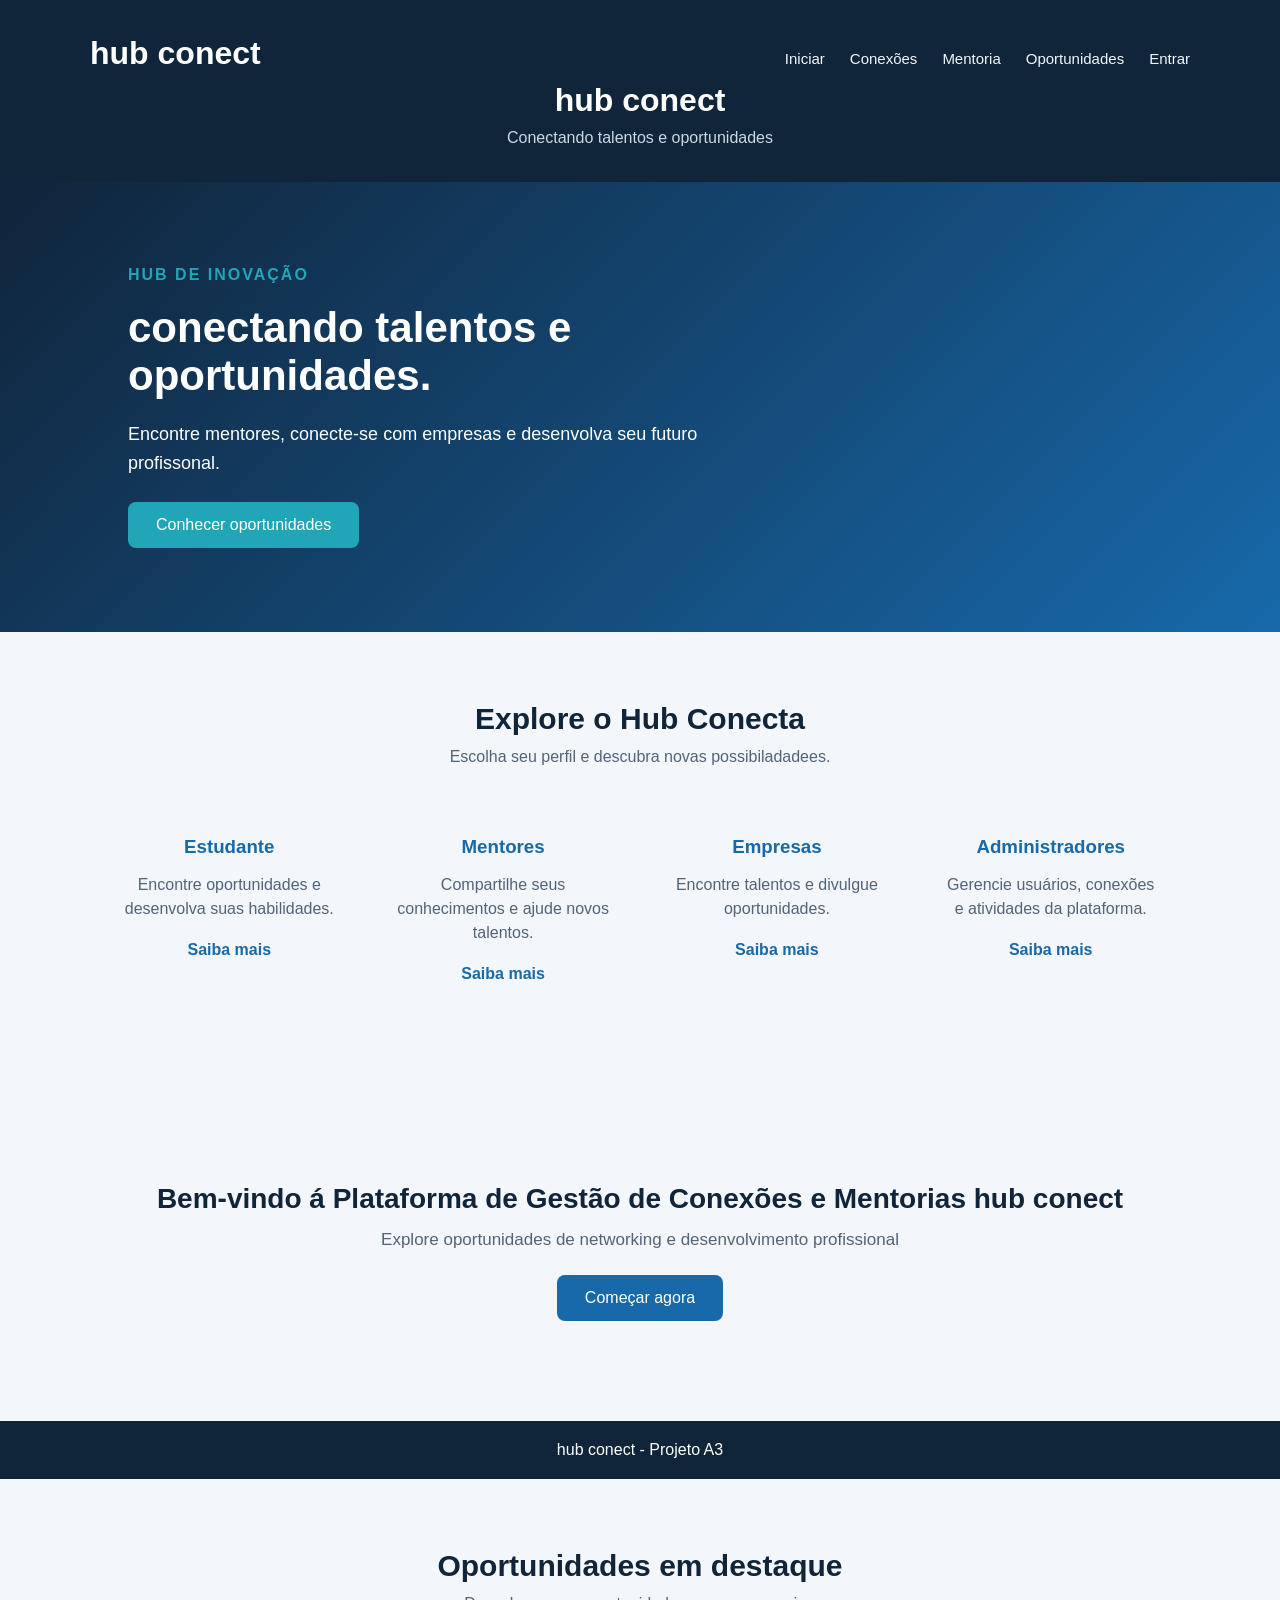
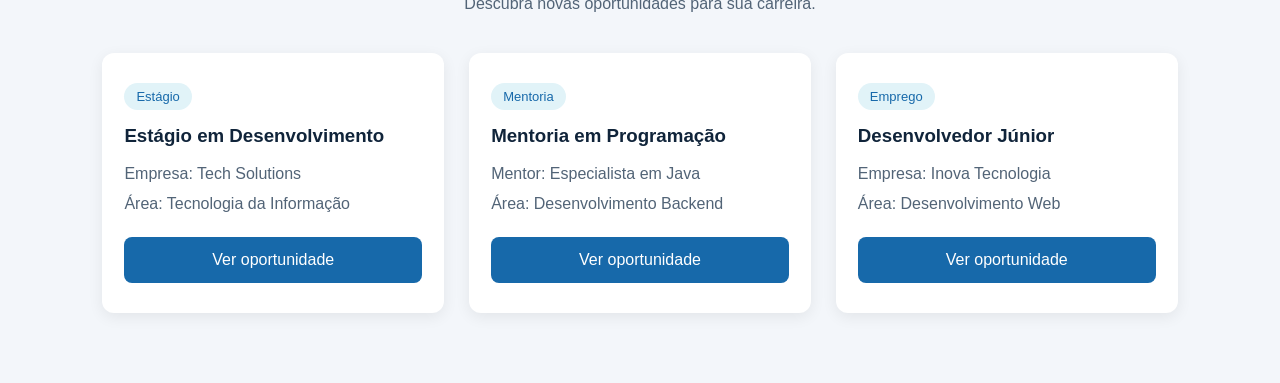
==== frontend/index.html @ 3c2fec5f "feat: renomeação da pasta frontend" ====
<!DOCTYPE html>
<html lang="en">
<head>
    <meta charset="UTF-8">
    <meta name="viewport" content="width=device-width, initial-scale=1.0">
    <title>Plataforma de Gestão de Conexões e Mentorias do Hub (Matchmaking Acadêmico-Empresarial)</title>
    <link rel="stylesheet" href="style.css">
</head>
<body>
    <header>
        <nav class="menu">
            <h1>hub conect</h1>
            <ul>
                <li><a href="#">Iniciar</a></li>
                <li><a href="#">Conexões</a></li>
                <li><a href="#">Mentoria</a></li>
                <li><a href="#">Oportunidades</a></li>
                <a href="login.html">Entrar</a>
            </ul>
        </nav>
        <h1>hub conect</h1>
        <p>Conectando talentos e oportunidades</p>
    
    </header>
    <section class="inicio">
        <div class="inicio-conteudo">
            <span> HUB DE INOVAÇÃO</span>

            <h2>conectando talentos e oportunidades.</h2>

            <p>
                Encontre mentores, conecte-se com empresas
                e desenvolva seu futuro profissonal.

            </p>

            <button>Conhecer oportunidades</button>
            



        </div>




    </section>

    <section class="perfis">
        <h2>Explore o Hub Conecta</h2>
        <p class="subtitulo">
            Escolha seu perfil e descubra novas possibiladadees.
        </p>
        <div class="perfis-container">
            
            <div class="perfil-card">
                <h3>Estudante</h3>
                <p>Encontre oportunidades e desenvolva suas habilidades.
                </p>
                <a href="#">Saiba mais</a>
            </div>
            <div class="perfil-card">
                <h3>Mentores</h3>
                <p>Compartilhe seus conhecimentos e ajude novos talentos.</p>
                <a href="#">Saiba mais</a>
            </div>
            <div class="perfil-card">
                <h3>Empresas</h3>
                <p>Encontre talentos e divulgue oportunidades.</p>
                <a href="#">Saiba mais</a>
            </div>
            <div class="perfil-card">
                <h3>Administradores</h3>
                <p>Gerencie usuários, conexões e atividades da plataforma.</p>
                <a href="#">Saiba mais</a>
            </div>

        </div>
    </section>
    
    <main>

        <h2>Bem-vindo á Plataforma de Gestão de Conexões e Mentorias hub conect</h2>
        <p>Explore oportunidades de networking e desenvolvimento profissional</p>

        <button>Começar agora</button>

    </main>

    <footer>
        <p> hub conect - Projeto A3</p>
    </footer>

    
    
    
    
    
    
    
    <section class="oportunidades" id="oportunidades">
        <h2>Oportunidades em destaque</h2>
        <p class="subtitulo">
            Descubra novas oportunidades para sua carreira.
        </p>
        <div class="oportunidades-container" id="listaOportunidades">

            <div class="oportunidade-card">
                <span class="categoria">Estágio</span>
                    <h3>Estágio em Desenvolvimento</h3>
                    <p>Empresa: Tech Solutions</p>
                    <p>Área: Tecnologia da Informação</p>
                <button type="button">Ver oportunidade</button>
            </div>

            <div class="oportunidade-card">
                <span class="categoria">Mentoria</span>
                    <h3>Mentoria em Programação</h3>
                    <p>Mentor: Especialista em Java</p>
                    <p>Área: Desenvolvimento Backend</p>
                <button type="button">Ver oportunidade</button>
            </div>

            <div class="oportunidade-card">
                <span class="categoria">Emprego</span>
                    <h3>Desenvolvedor Júnior</h3>
                    <p>Empresa: Inova Tecnologia</p>
                    <p>Área: Desenvolvimento Web</p>
                <button type="button">Ver oportunidade</button>
            </div>

        </div>

    </section>

    <script src="app.js"></script>
    
    </body>
    </html>
---- frontend/style.css ----
/* Configurações gerais da página */
* {
    margin: 0;
    padding: 0;
    box-sizing: border-box;
}

body {
    font-family: Arial, sans-serif;
    background-color: #f3f6fa;
    color: #10243a;
}

/* Cabeçalho */
header {
    background-color: #10243a;
    color: white;
    text-align: center;
    padding: 35px 20px;
}

header h1 {
    font-size: 32px;
    margin-bottom: 10px;
}

header p {
    color: #cbd8e6;
    font-size: 16px;
}

/* Conteúdo principal */
main {
    max-width: 1100px;
    margin: 60px auto;
    padding: 40px 20px;
    text-align: center;
}

main h2 {
    font-size: 28px;
    margin-bottom: 15px;
}

main p {
    color: #526477;
    font-size: 17px;
    margin-bottom: 25px;
}

/* Botão */
button {
    background-color: #1769aa;
    color: white;
    border: none;
    padding: 14px 28px;
    border-radius: 8px;
    font-size: 16px;
    cursor: pointer;
}

button:hover {
    background-color: #21a6b7;
}

/* Rodapé */
footer {
    background-color: #10243a;
    color: white;
    text-align: center;
    padding: 20px;
}

/* Menu de navegação */
.menu {
    display: flex;
    justify-content: space-between;
    align-items: center;
    max-width: 1100px;
    margin: auto;
}

.menu ul {
    display: flex;
    list-style: none;
    gap: 25px;
}

.menu a {
    color: #f3f6fa;
    text-decoration: none;
    font-size: 15px;
}

.menu a:hover {
    color: #21a6b7;
}

/* Apresentação inicial */
.inicio {
    min-height: 450px;
    display: flex;
    align-items: center;
    padding: 60px 10%;
    background: linear-gradient(135deg, #10243a, #1769aa);
    color: white;
}

.inicio-conteudo {
    max-width: 650px;
}

.inicio-conteudo span {
    color: #21a6b7;
    font-weight: bold;
    letter-spacing: 2px;
}

.inicio-conteudo h2 {
    font-size: 42px;
    margin: 20px 0;
}

.inicio-conteudo p {
    font-size: 18px;
    line-height: 1.6;
    margin-bottom: 25px;
}

.inicio-conteudo button {
    background-color: #21a6b7;
}

/* Área dos perfis */
.perfis {
    padding: 70px 8%;
    text-align: center;
}

.perfis h2 {
    font-size: 30px;
    margin-bottom: 12px;
}

.subtitulo {
    color: #526477;
    margin-bottom: 40px;
}

.perfis-container {
    display: grid;
    grid-template-columns: repeat(4, 1fr);
    gap: 20px;
}

.perfil-card {
    background-color: #f3f6fa;
    padding: 30px 20px;
    border-radius: 12px;
    transition: transform 0.3s ease;
}

.perfil-card:hover {
    transform: translateY(-6px);
}

.perfil-card h3 {
    margin-bottom: 15px;
    color: #1769aa;
}

.perfil-card p {
    color: #526477;
    line-height: 1.5;
    margin-bottom: 20px;
}

.perfil-card a {
    color: #1769aa;
    text-decoration: none;
    font-weight: bold;
}

/* Tela de login / cadastro */
.login {
    padding: 70px 20px;
    background-color: #eaf0f6;
    display: flex;
    justify-content: center;
}

.pagina-acesso {
    display: flex;
}

.login-card {
    background-color: white;
    width: 100%;
    max-width: 420px;
    padding: 35px;
    border-radius: 12px;
    box-shadow: 0 5px 20px rgba(0, 0, 0, 0.08);
}

.login-card h2 {
    text-align: center;
    margin-bottom: 10px;
}

.login-card p {
    text-align: center;
    color: #526477;
    margin-bottom: 25px;
}

.login-card label {
    display: block;
    margin-bottom: 8px;
    font-weight: bold;
}

.login-card input {
    width: 100%;
    padding: 12px;
    margin-bottom: 20px;
    border: 1px solid #ccd5df;
    border-radius: 7px;
}

.login-card select {
    width: 100%;
    box-sizing: border-box;
    display: block;
    padding: 12px;
    margin: 8px 0 18px;
    border: 1px solid #d1dce8;
    border-radius: 7px;
    background-color: white;
    color: #10243a;
    font-size: 15px;
    cursor: pointer;
}

.login-card select:focus {
    outline: none;
    border-color: #1769aa;
}

.login-card button {
    width: 100%;
}

/* Seção de oportunidades */
.oportunidades {
    padding: 70px 8%;
    background-color: #f3f6fa;
    text-align: center;
}

.oportunidades h2 {
    font-size: 30px;
    margin-bottom: 12px;
}

.oportunidades-container {
    display: grid;
    grid-template-columns: repeat(3, 1fr);
    gap: 25px;
    margin-top: 35px;
}

.oportunidade-card {
    background-color: white;
    padding: 30px 22px;
    border-radius: 12px;
    text-align: left;
    box-shadow: 0 4px 15px rgba(0, 0, 0, 0.07);
}

.categoria {
    display: inline-block;
    background-color: #e1f3f8;
    color: #1769aa;
    padding: 6px 12px;
    border-radius: 20px;
    font-size: 13px;
    margin-bottom: 15px;
}

.oportunidade-card h3 {
    margin-bottom: 18px;
    color: #10243a;
}

.oportunidade-card p {
    color: #526477;
    margin-bottom: 12px;
}

.oportunidade-card button {
    margin-top: 12px;
    width: 100%;
}

/* Links da área de acesso */
.link-acesso,
.voltar {
    display: block;
    text-align: center;
    text-decoration: none;
    margin-top: 18px;
    color: #1769aa;
    font-weight: bold;
}

.voltar {
    color: #526477;
    font-size: 14px;
}

/* Responsividade */
@media (max-width: 900px) {
    .oportunidades-container,
    .perfis-container {
        grid-template-columns: repeat(2, 1fr);
    }

    .menu {
        flex-direction: column;
        gap: 20px;
    }

    .menu ul {
        flex-wrap: wrap;
        justify-content: center;
    }
}

@media (max-width: 600px) {
    .oportunidades-container,
    .perfis-container {
        grid-template-columns: 1fr;
    }

    .inicio {
        padding: 50px 25px;
    }

    .inicio-conteudo h2 {
        font-size: 30px;
    }

    .inicio-conteudo p {
        font-size: 16px;
    }

    .perfis {
        padding: 45px 20px;
    }
}
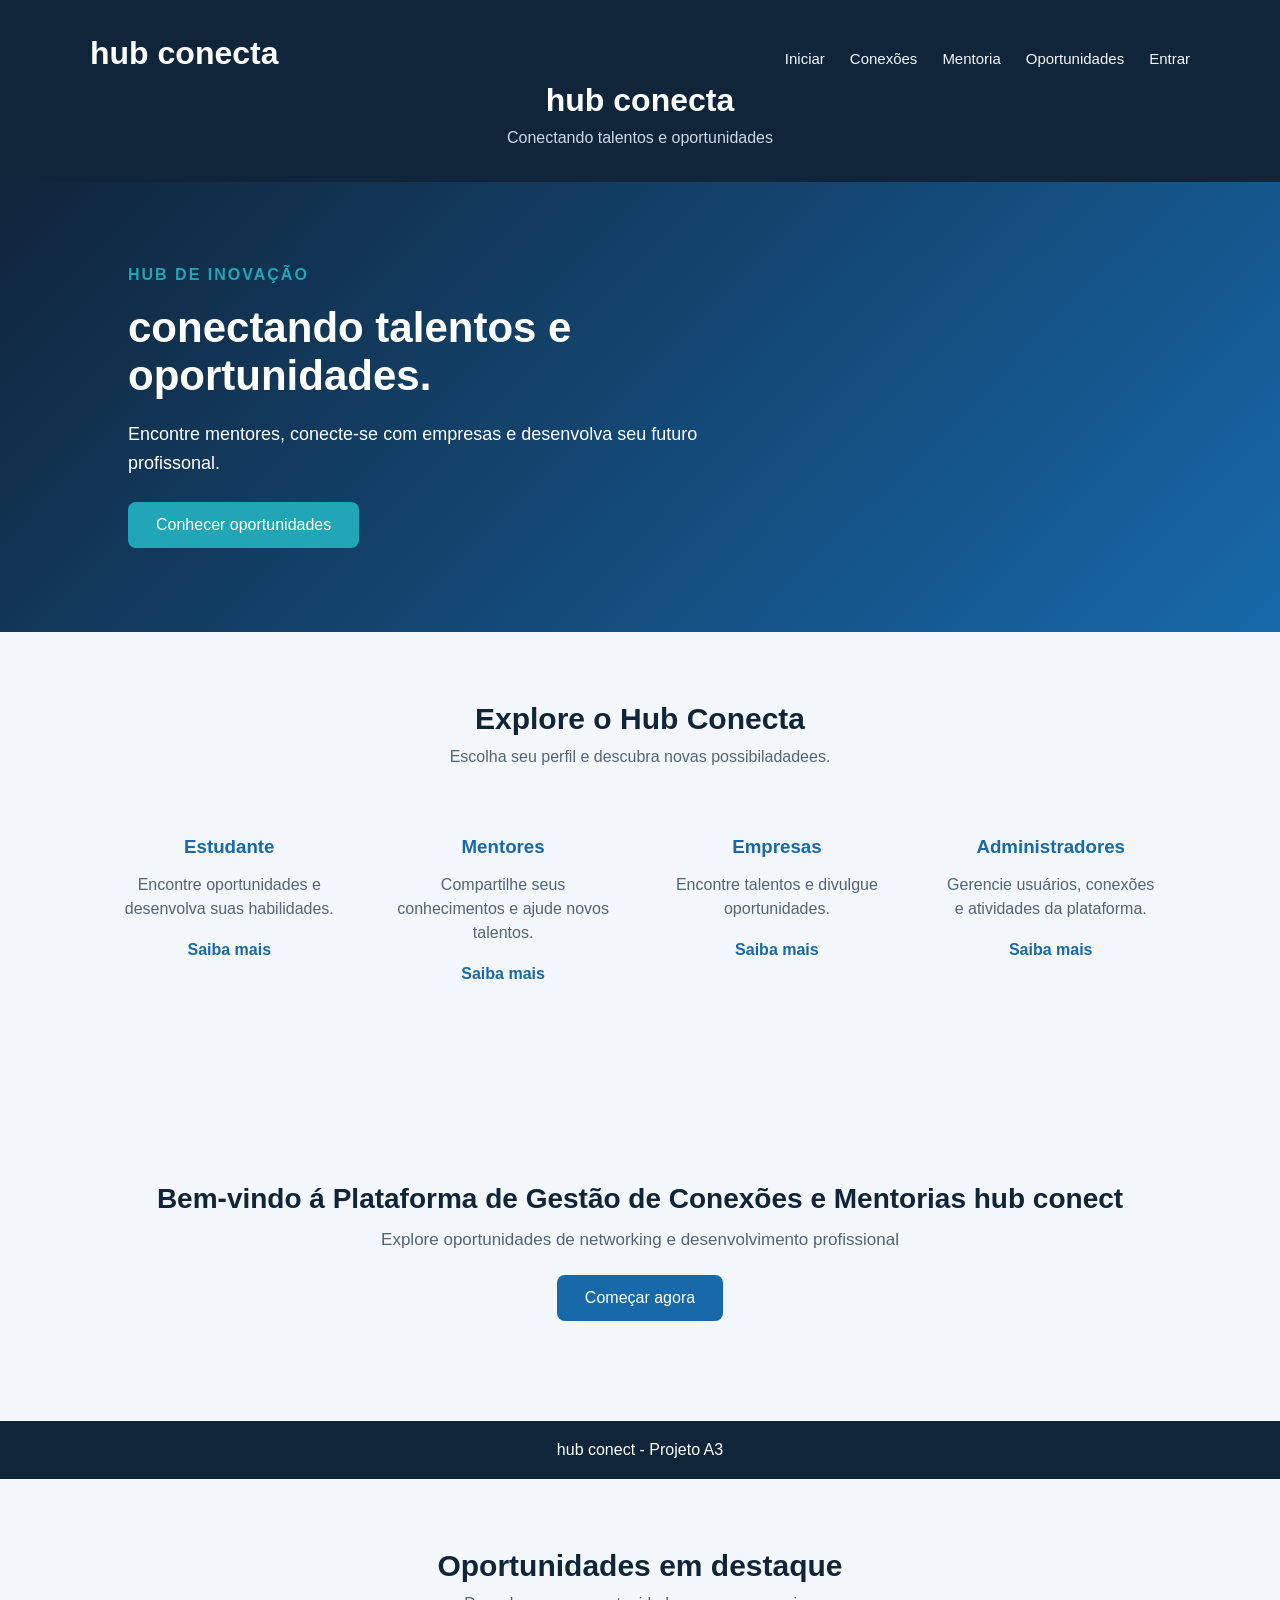
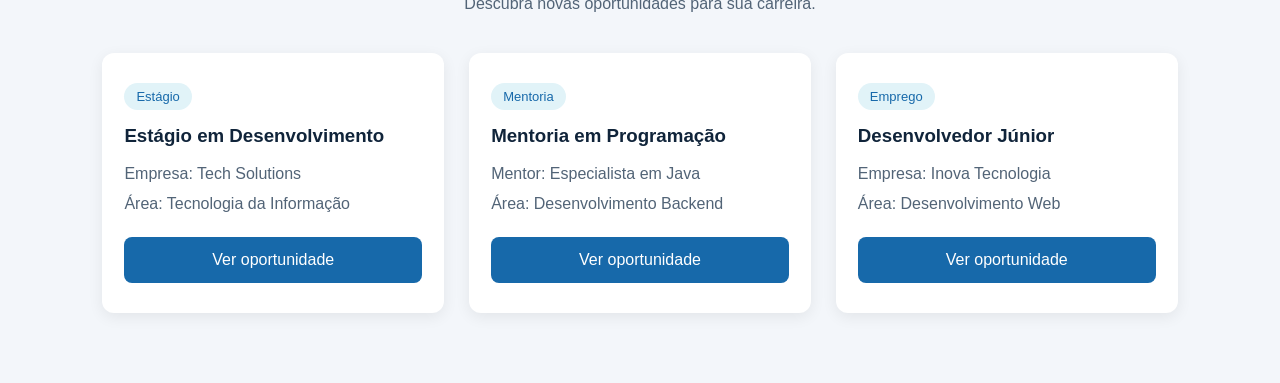
==== commit 937a0594: "refactor: correções de erros em README.md e index.html" ====
--- a/frontend/index.html
+++ b/frontend/index.html
@@ -9,7 +9,7 @@
 <body>
     <header>
         <nav class="menu">
-            <h1>hub conect</h1>
+            <h1>hub conecta</h1>
             <ul>
                 <li><a href="#">Iniciar</a></li>
                 <li><a href="#">Conexões</a></li>
@@ -18,7 +18,7 @@
                 <a href="login.html">Entrar</a>
             </ul>
         </nav>
-        <h1>hub conect</h1>
+        <h1>hub conecta</h1>
         <p>Conectando talentos e oportunidades</p>
     
     </header>
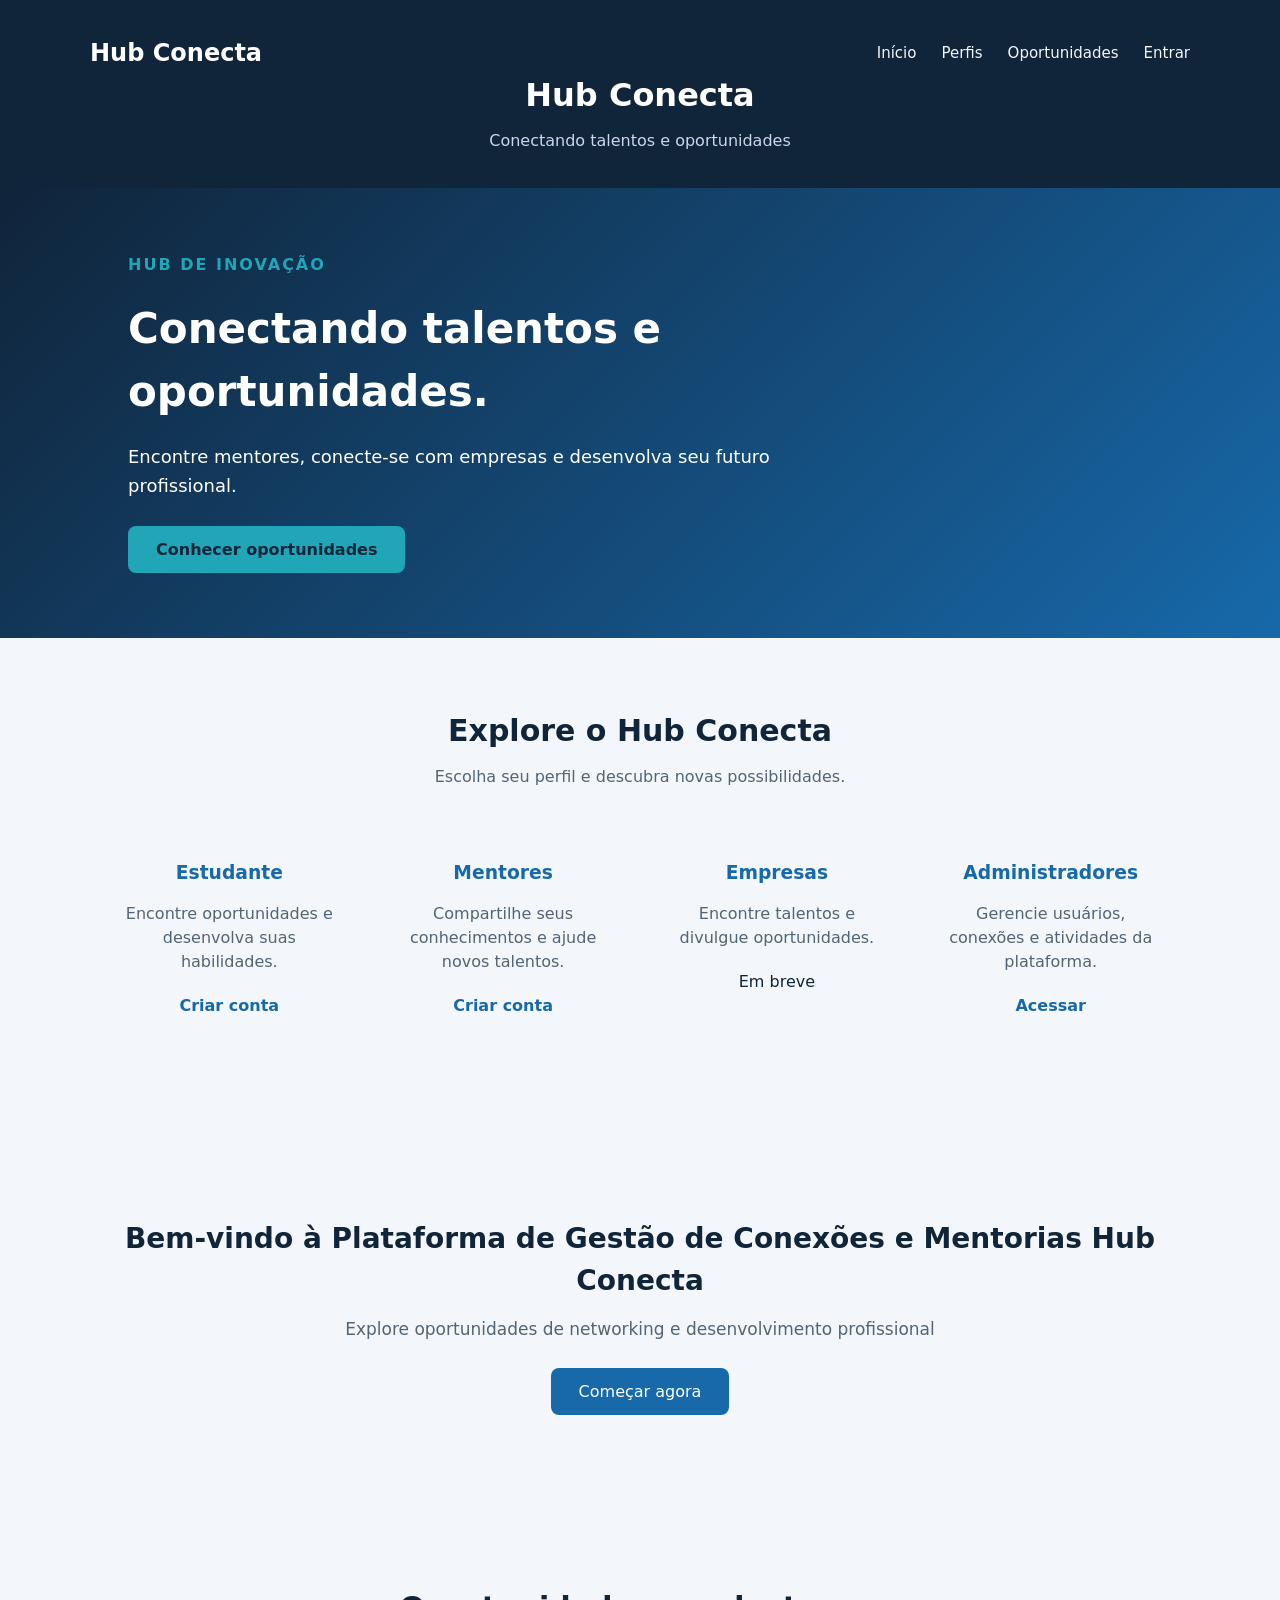
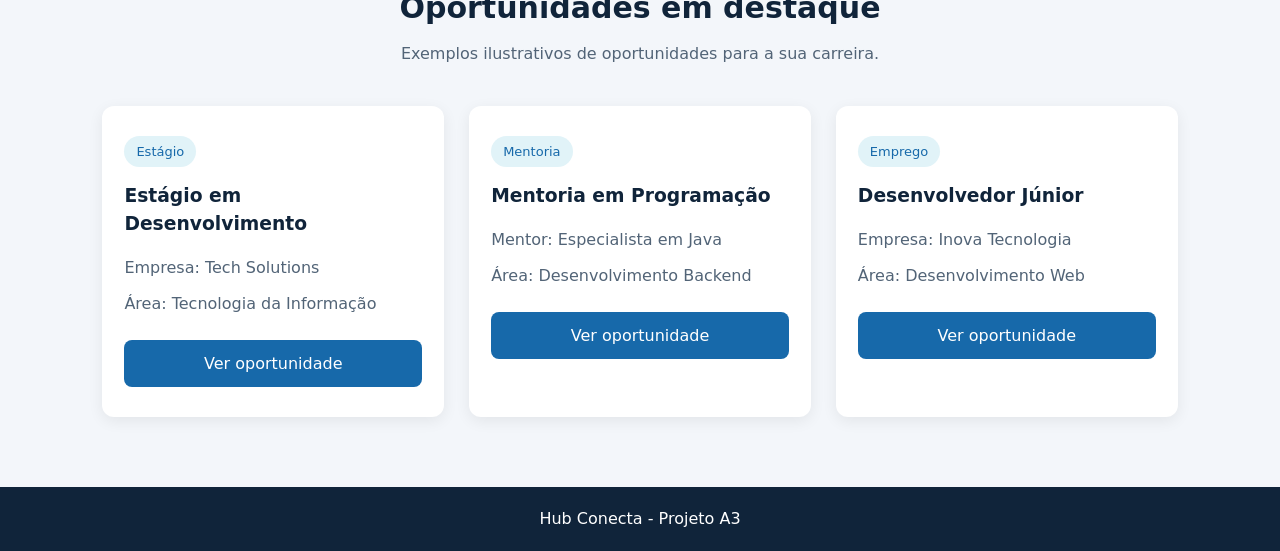
==== commit 4bd5b1c9: "fix: remove perfil Empresa, valida tipo no back-end, corrige index e README, adiciona config do admi" ====
--- a/frontend/index.html
+++ b/frontend/index.html
@@ -1,139 +1,122 @@
 <!DOCTYPE html>
-<html lang="en">
+<html lang="pt-BR">
 <head>
     <meta charset="UTF-8">
     <meta name="viewport" content="width=device-width, initial-scale=1.0">
-    <title>Plataforma de Gestão de Conexões e Mentorias do Hub (Matchmaking Acadêmico-Empresarial)</title>
+    <title>Hub Conecta | Gestão de Conexões e Mentorias</title>
     <link rel="stylesheet" href="style.css">
 </head>
 <body>
+
     <header>
         <nav class="menu">
-            <h1>hub conecta</h1>
+            <h2>Hub Conecta</h2>
             <ul>
-                <li><a href="#">Iniciar</a></li>
-                <li><a href="#">Conexões</a></li>
-                <li><a href="#">Mentoria</a></li>
-                <li><a href="#">Oportunidades</a></li>
-                <a href="login.html">Entrar</a>
+                <li><a href="index.html">Início</a></li>
+                <li><a href="#perfis">Perfis</a></li>
+                <li><a href="#oportunidades">Oportunidades</a></li>
+                <li><a href="login.html">Entrar</a></li>
             </ul>
         </nav>
-        <h1>hub conecta</h1>
+        <h1>Hub Conecta</h1>
         <p>Conectando talentos e oportunidades</p>
-    
     </header>
+
     <section class="inicio">
         <div class="inicio-conteudo">
-            <span> HUB DE INOVAÇÃO</span>
+            <span>HUB DE INOVAÇÃO</span>
 
-            <h2>conectando talentos e oportunidades.</h2>
+            <h2>Conectando talentos e oportunidades.</h2>
 
             <p>
                 Encontre mentores, conecte-se com empresas
-                e desenvolva seu futuro profissonal.
-
+                e desenvolva seu futuro profissional.
             </p>
 
-            <button>Conhecer oportunidades</button>
-            
-
-
-
+            <button type="button" onclick="location.href='#oportunidades'">Conhecer oportunidades</button>
         </div>
-
-
-
-
     </section>
 
-    <section class="perfis">
+    <section class="perfis" id="perfis">
         <h2>Explore o Hub Conecta</h2>
         <p class="subtitulo">
-            Escolha seu perfil e descubra novas possibiladadees.
+            Escolha seu perfil e descubra novas possibilidades.
         </p>
         <div class="perfis-container">
-            
+
             <div class="perfil-card">
                 <h3>Estudante</h3>
-                <p>Encontre oportunidades e desenvolva suas habilidades.
-                </p>
-                <a href="#">Saiba mais</a>
+                <p>Encontre oportunidades e desenvolva suas habilidades.</p>
+                <a href="cadastro.html">Criar conta</a>
             </div>
+
             <div class="perfil-card">
                 <h3>Mentores</h3>
                 <p>Compartilhe seus conhecimentos e ajude novos talentos.</p>
-                <a href="#">Saiba mais</a>
+                <a href="cadastro.html">Criar conta</a>
             </div>
+
             <div class="perfil-card">
                 <h3>Empresas</h3>
                 <p>Encontre talentos e divulgue oportunidades.</p>
-                <a href="#">Saiba mais</a>
+                <span>Em breve</span>
             </div>
+
             <div class="perfil-card">
                 <h3>Administradores</h3>
                 <p>Gerencie usuários, conexões e atividades da plataforma.</p>
-                <a href="#">Saiba mais</a>
+                <a href="login.html">Acessar</a>
             </div>
 
         </div>
     </section>
-    
+
     <main>
-
-        <h2>Bem-vindo á Plataforma de Gestão de Conexões e Mentorias hub conect</h2>
+        <h2>Bem-vindo à Plataforma de Gestão de Conexões e Mentorias Hub Conecta</h2>
         <p>Explore oportunidades de networking e desenvolvimento profissional</p>
 
-        <button>Começar agora</button>
-
+        <button type="button" onclick="location.href='cadastro.html'">Começar agora</button>
     </main>
 
-    <footer>
-        <p> hub conect - Projeto A3</p>
-    </footer>
-
-    
-    
-    
-    
-    
-    
-    
     <section class="oportunidades" id="oportunidades">
         <h2>Oportunidades em destaque</h2>
         <p class="subtitulo">
-            Descubra novas oportunidades para sua carreira.
+            Exemplos ilustrativos de oportunidades para a sua carreira.
         </p>
         <div class="oportunidades-container" id="listaOportunidades">
 
             <div class="oportunidade-card">
                 <span class="categoria">Estágio</span>
-                    <h3>Estágio em Desenvolvimento</h3>
-                    <p>Empresa: Tech Solutions</p>
-                    <p>Área: Tecnologia da Informação</p>
+                <h3>Estágio em Desenvolvimento</h3>
+                <p>Empresa: Tech Solutions</p>
+                <p>Área: Tecnologia da Informação</p>
                 <button type="button">Ver oportunidade</button>
             </div>
 
             <div class="oportunidade-card">
                 <span class="categoria">Mentoria</span>
-                    <h3>Mentoria em Programação</h3>
-                    <p>Mentor: Especialista em Java</p>
-                    <p>Área: Desenvolvimento Backend</p>
+                <h3>Mentoria em Programação</h3>
+                <p>Mentor: Especialista em Java</p>
+                <p>Área: Desenvolvimento Backend</p>
                 <button type="button">Ver oportunidade</button>
             </div>
 
             <div class="oportunidade-card">
                 <span class="categoria">Emprego</span>
-                    <h3>Desenvolvedor Júnior</h3>
-                    <p>Empresa: Inova Tecnologia</p>
-                    <p>Área: Desenvolvimento Web</p>
+                <h3>Desenvolvedor Júnior</h3>
+                <p>Empresa: Inova Tecnologia</p>
+                <p>Área: Desenvolvimento Web</p>
                 <button type="button">Ver oportunidade</button>
             </div>
 
         </div>
-
     </section>
 
+    <footer>
+        <p>Hub Conecta - Projeto A3</p>
+    </footer>
+
     <script src="app.js"></script>
-    
-    </body>
-    </html>+
+</body>
+</html>
--- a/frontend/style.css
+++ b/frontend/style.css
@@ -1,4 +1,33 @@
-/* Configurações gerais da página */
+/* Organização:
+   1. Variáveis e base
+   2. Cabeçalho, menu e rodapé
+   3. Botões
+   4. Página inicial (index)
+   5. Login e cadastro
+   6. Áreas logadas (estudante, mentor, administrador)
+   7. Vitrine de projetos
+   8. Responsividade
+ */
+
+
+/* 1. VARIÁVEIS E BASE */
+:root {
+    --azul-escuro: #10243a;
+    --azul: #1769aa;
+    --azul-hover: #0f4f82;      /* hover dos botões: contraste bom com texto branco */
+    --turquesa: #21a6b7;
+    --turquesa-claro: #5ccbd9;  /* hover do botão turquesa */
+    --fundo: #f3f6fa;
+    --fundo-alt: #eaf0f6;
+    --branco: #ffffff;
+    --texto-suave: #526477;
+    --borda: #ccd5df;
+    --destaque-suave: #e1f3f8;
+
+    --raio: 12px;
+    --sombra: 0 4px 15px rgba(0, 0, 0, 0.07);
+}
+
 * {
     margin: 0;
     padding: 0;
@@ -6,27 +35,31 @@
 }
 
 body {
-    font-family: Arial, sans-serif;
-    background-color: #f3f6fa;
-    color: #10243a;
-}
-
-/* Cabeçalho */
-header {
-    background-color: #10243a;
-    color: white;
-    text-align: center;
-    padding: 35px 20px;
-}
-
-header h1 {
-    font-size: 32px;
-    margin-bottom: 10px;
-}
-
-header p {
-    color: #cbd8e6;
-    font-size: 16px;
+    font-family: system-ui, -apple-system, "Segoe UI", Roboto, Arial, sans-serif;
+    background-color: var(--fundo);
+    color: var(--azul-escuro);
+    line-height: 1.5;
+}
+
+/* Foco visível ao navegar pelo teclado (acessibilidade) */
+:focus-visible {
+    outline: 3px solid var(--azul-hover);
+    outline-offset: 2px;
+}
+
+/* Em fundos escuros, o contorno precisa ser claro para aparecer */
+header :focus-visible,
+.inicio :focus-visible,
+footer :focus-visible {
+    outline-color: var(--turquesa);
+}
+
+/* Respeita quem desativou animações no sistema */
+@media (prefers-reduced-motion: reduce) {
+    * {
+        transition: none !important;
+        animation: none !important;
+    }
 }
 
 /* Conteúdo principal */
@@ -43,35 +76,37 @@
 }
 
 main p {
-    color: #526477;
+    color: var(--texto-suave);
     font-size: 17px;
     margin-bottom: 25px;
 }
 
-/* Botão */
-button {
-    background-color: #1769aa;
+
+/* 2. CABEÇALHO, MENU E RODAPÉ */
+header {
+    background-color: var(--azul-escuro);
     color: white;
-    border: none;
-    padding: 14px 28px;
-    border-radius: 8px;
+    text-align: center;
+    padding: 35px 20px;
+}
+
+header h1 {
+    font-size: 32px;
+    margin-bottom: 10px;
+}
+
+header p {
+    color: #cbd8e6;
     font-size: 16px;
-    cursor: pointer;
-}
-
-button:hover {
-    background-color: #21a6b7;
-}
-
-/* Rodapé */
+}
+
 footer {
-    background-color: #10243a;
+    background-color: var(--azul-escuro);
     color: white;
     text-align: center;
     padding: 20px;
 }
 
-/* Menu de navegação */
 .menu {
     display: flex;
     justify-content: space-between;
@@ -87,22 +122,51 @@
 }
 
 .menu a {
-    color: #f3f6fa;
+    color: var(--fundo);
     text-decoration: none;
     font-size: 15px;
 }
 
 .menu a:hover {
-    color: #21a6b7;
-}
-
-/* Apresentação inicial */
+    color: var(--turquesa);
+}
+
+/* Nas áreas logadas o <header> também tem a classe .menu.
+   Sem este ajuste, a barra escura ficava limitada a 1100px de largura.
+   Agora a barra ocupa a tela toda e o conteúdo continua alinhado em 1100px. */
+header.menu {
+    max-width: none;
+    margin: 0;
+    padding: 20px max(20px, calc((100% - 1100px) / 2));
+}
+
+
+/* 3. BOTÕES */
+button {
+    background-color: var(--azul);
+    color: white;
+    border: none;
+    padding: 14px 28px;
+    border-radius: 8px;
+    font-size: 16px;
+    font-family: inherit;
+    cursor: pointer;
+    transition: background-color 0.2s ease;
+}
+
+/* Antes o hover era turquesa com texto branco (contraste baixo, difícil de ler) */
+button:hover {
+    background-color: var(--azul-hover);
+}
+
+
+/* 4. PÁGINA INICIAL (index) */
 .inicio {
     min-height: 450px;
     display: flex;
     align-items: center;
     padding: 60px 10%;
-    background: linear-gradient(135deg, #10243a, #1769aa);
+    background: linear-gradient(135deg, var(--azul-escuro), var(--azul));
     color: white;
 }
 
@@ -111,7 +175,7 @@
 }
 
 .inicio-conteudo span {
-    color: #21a6b7;
+    color: var(--turquesa);
     font-weight: bold;
     letter-spacing: 2px;
 }
@@ -127,8 +191,15 @@
     margin-bottom: 25px;
 }
 
+/* Texto escuro sobre turquesa: contraste adequado (o branco não passava) */
 .inicio-conteudo button {
-    background-color: #21a6b7;
+    background-color: var(--turquesa);
+    color: var(--azul-escuro);
+    font-weight: bold;
+}
+
+.inicio-conteudo button:hover {
+    background-color: var(--turquesa-claro);
 }
 
 /* Área dos perfis */
@@ -143,7 +214,7 @@
 }
 
 .subtitulo {
-    color: #526477;
+    color: var(--texto-suave);
     margin-bottom: 40px;
 }
 
@@ -154,9 +225,9 @@
 }
 
 .perfil-card {
-    background-color: #f3f6fa;
+    background-color: var(--fundo);
     padding: 30px 20px;
-    border-radius: 12px;
+    border-radius: var(--raio);
     transition: transform 0.3s ease;
 }
 
@@ -166,94 +237,25 @@
 
 .perfil-card h3 {
     margin-bottom: 15px;
-    color: #1769aa;
+    color: var(--azul);
 }
 
 .perfil-card p {
-    color: #526477;
+    color: var(--texto-suave);
     line-height: 1.5;
     margin-bottom: 20px;
 }
 
 .perfil-card a {
-    color: #1769aa;
+    color: var(--azul);
     text-decoration: none;
     font-weight: bold;
-}
-
-/* Tela de login / cadastro */
-.login {
-    padding: 70px 20px;
-    background-color: #eaf0f6;
-    display: flex;
-    justify-content: center;
-}
-
-.pagina-acesso {
-    display: flex;
-}
-
-.login-card {
-    background-color: white;
-    width: 100%;
-    max-width: 420px;
-    padding: 35px;
-    border-radius: 12px;
-    box-shadow: 0 5px 20px rgba(0, 0, 0, 0.08);
-}
-
-.login-card h2 {
-    text-align: center;
-    margin-bottom: 10px;
-}
-
-.login-card p {
-    text-align: center;
-    color: #526477;
-    margin-bottom: 25px;
-}
-
-.login-card label {
-    display: block;
-    margin-bottom: 8px;
-    font-weight: bold;
-}
-
-.login-card input {
-    width: 100%;
-    padding: 12px;
-    margin-bottom: 20px;
-    border: 1px solid #ccd5df;
-    border-radius: 7px;
-}
-
-.login-card select {
-    width: 100%;
-    box-sizing: border-box;
-    display: block;
-    padding: 12px;
-    margin: 8px 0 18px;
-    border: 1px solid #d1dce8;
-    border-radius: 7px;
-    background-color: white;
-    color: #10243a;
-    font-size: 15px;
-    cursor: pointer;
-}
-
-.login-card select:focus {
-    outline: none;
-    border-color: #1769aa;
-}
-
-.login-card button {
-    width: 100%;
 }
 
 /* Seção de oportunidades */
 .oportunidades {
     padding: 70px 8%;
-    background-color: #f3f6fa;
+    background-color: var(--fundo);
     text-align: center;
 }
 
@@ -270,17 +272,17 @@
 }
 
 .oportunidade-card {
-    background-color: white;
+    background-color: var(--branco);
     padding: 30px 22px;
-    border-radius: 12px;
+    border-radius: var(--raio);
     text-align: left;
-    box-shadow: 0 4px 15px rgba(0, 0, 0, 0.07);
+    box-shadow: var(--sombra);
 }
 
 .categoria {
     display: inline-block;
-    background-color: #e1f3f8;
-    color: #1769aa;
+    background-color: var(--destaque-suave);
+    color: var(--azul);
     padding: 6px 12px;
     border-radius: 20px;
     font-size: 13px;
@@ -289,16 +291,89 @@
 
 .oportunidade-card h3 {
     margin-bottom: 18px;
-    color: #10243a;
+    color: var(--azul-escuro);
 }
 
 .oportunidade-card p {
-    color: #526477;
+    color: var(--texto-suave);
     margin-bottom: 12px;
 }
 
 .oportunidade-card button {
     margin-top: 12px;
+    width: 100%;
+}
+
+
+/* 5. LOGIN E CADASTRO */
+.login {
+    padding: 70px 20px;
+    background-color: var(--fundo-alt);
+    display: flex;
+    justify-content: center;
+}
+
+.pagina-acesso {
+    display: flex;
+}
+
+.login-card {
+    background-color: var(--branco);
+    width: 100%;
+    max-width: 420px;
+    padding: 35px;
+    border-radius: var(--raio);
+    box-shadow: 0 5px 20px rgba(0, 0, 0, 0.08);
+}
+
+.login-card h2 {
+    text-align: center;
+    margin-bottom: 10px;
+}
+
+.login-card p {
+    text-align: center;
+    color: var(--texto-suave);
+    margin-bottom: 25px;
+}
+
+.login-card label {
+    display: block;
+    margin-bottom: 8px;
+    font-weight: bold;
+}
+
+.login-card input,
+.login-card select {
+    display: block;
+    width: 100%;
+    padding: 12px;
+    border: 1px solid var(--borda);
+    border-radius: 7px;
+    background-color: var(--branco);
+    color: var(--azul-escuro);
+    font-family: inherit;
+    font-size: 15px;
+}
+
+.login-card input {
+    margin-bottom: 20px;
+}
+
+.login-card select {
+    margin: 8px 0 18px;
+    cursor: pointer;
+}
+
+/* Campo em foco: borda azul + contorno (antes o contorno era removido por completo) */
+.login-card input:focus,
+.login-card select:focus {
+    border-color: var(--azul);
+    outline: 2px solid var(--azul);
+    outline-offset: 0;
+}
+
+.login-card button {
     width: 100%;
 }
 
@@ -309,16 +384,176 @@
     text-align: center;
     text-decoration: none;
     margin-top: 18px;
-    color: #1769aa;
+    color: var(--azul);
     font-weight: bold;
 }
 
 .voltar {
-    color: #526477;
+    color: var(--texto-suave);
     font-size: 14px;
 }
 
-/* Responsividade */
+
+/* ============================================================
+   6. ÁREAS LOGADAS (estudante, mentor, administrador)
+   Todos os estilos desta seção começam com body[data-perfil],
+   atributo que só existe nessas três páginas. Assim, a página
+   inicial, o login e o cadastro não são afetados.
+   ============================================================ */
+
+/* Faixa de boas-vindas: título e textos empilhados e legíveis sobre o fundo escuro */
+body[data-perfil] .inicio {
+    flex-direction: column;
+    align-items: center;
+    justify-content: center;
+    min-height: 220px;
+    margin: 30px auto;
+    padding: 40px 6%;
+    border-radius: 16px;
+}
+
+body[data-perfil] .inicio h1 {
+    font-size: 34px;
+    margin-bottom: 12px;
+}
+
+/* A regra "main p" deixava estes textos cinza sobre fundo escuro (contraste ruim) */
+body[data-perfil] .inicio p {
+    color: #e6eef7;
+    max-width: 650px;
+    margin-bottom: 10px;
+}
+
+/* Os três cards viram uma grade que se adapta à largura da tela */
+body[data-perfil] .perfis {
+    display: grid;
+    grid-template-columns: repeat(auto-fit, minmax(240px, 1fr));
+    gap: 20px;
+    max-width: 1100px;
+    margin: 0 auto;
+    padding: 20px;
+}
+
+/* Card genérico (usado nas áreas logadas e nos projetos).
+   Antes a classe .card não tinha nenhum estilo. */
+.card {
+    background-color: var(--branco);
+    padding: 24px 22px;
+    border-radius: var(--raio);
+    box-shadow: var(--sombra);
+}
+
+.card h2 {
+    font-size: 20px;
+    margin-bottom: 10px;
+    color: var(--azul);
+}
+
+.card p {
+    color: var(--texto-suave);
+}
+
+
+/* 7. VITRINE DE PROJETOS */
+.projetos {
+    max-width: 1100px;
+    margin: 40px auto;
+    padding: 0 20px;
+}
+
+.projetos h2 {
+    font-size: 26px;
+    margin-bottom: 18px;
+}
+
+/* Formulário de novo projeto */
+.form-projeto {
+    display: flex;
+    flex-direction: column;
+    gap: 8px;
+    max-width: 600px;
+    padding: 24px;
+    background-color: var(--branco);
+    border-radius: var(--raio);
+    box-shadow: var(--sombra);
+}
+
+.form-projeto label {
+    font-weight: bold;
+}
+
+.form-projeto input,
+.form-projeto textarea,
+.form-projeto select {
+    width: 100%;
+    padding: 12px;
+    margin-bottom: 10px;
+    border: 1px solid var(--borda);
+    border-radius: 7px;
+    background-color: var(--branco);
+    color: var(--azul-escuro);
+    font-family: inherit;
+    font-size: 15px;
+}
+
+.form-projeto textarea {
+    resize: vertical;
+}
+
+.form-projeto input:focus,
+.form-projeto textarea:focus,
+.form-projeto select:focus {
+    border-color: var(--azul);
+    outline: 2px solid var(--azul);
+    outline-offset: 0;
+}
+
+/* O botão não precisa esticar a largura toda */
+.form-projeto button {
+    align-self: flex-start;
+}
+
+/* Grade de cards: o navegador decide quantas colunas cabem */
+.lista-projetos {
+    display: grid;
+    grid-template-columns: repeat(auto-fill, minmax(260px, 1fr));
+    gap: 16px;
+    color: var(--texto-suave); /* cor das mensagens "Carregando..." e "Nenhum projeto..." */
+}
+
+.projeto-card {
+    display: flex;
+    flex-direction: column;
+    align-items: flex-start;
+    gap: 8px;
+    text-align: left;
+}
+
+.projeto-card h3 {
+    font-size: 18px;
+    color: var(--azul-escuro);
+    overflow-wrap: anywhere; /* evita estourar o card com títulos longos */
+}
+
+.projeto-card p {
+    overflow-wrap: anywhere;
+}
+
+.projeto-area {
+    padding: 3px 12px;
+    font-size: 13px;
+    border-radius: 999px;
+    background-color: var(--destaque-suave);
+    color: var(--azul);
+}
+
+.projeto-card small {
+    margin-top: auto; /* empurra o autor para o rodapé do card */
+    color: var(--texto-suave);
+}
+
+
+/* 8. RESPONSIVIDADE */
 @media (max-width: 900px) {
     .oportunidades-container,
     .perfis-container {
@@ -334,6 +569,12 @@
         flex-wrap: wrap;
         justify-content: center;
     }
+
+    /* No cabeçalho das áreas logadas, título e "Sair" continuam lado a lado */
+    header.menu {
+        flex-direction: row;
+        gap: 12px;
+    }
 }
 
 @media (max-width: 600px) {
@@ -357,4 +598,25 @@
     .perfis {
         padding: 45px 20px;
     }
+
+    body[data-perfil] .inicio {
+        margin: 20px 16px;
+        padding: 30px 20px;
+    }
+
+    body[data-perfil] .inicio h1 {
+        font-size: 28px;
+    }
+
+    body[data-perfil] .perfis {
+        padding: 16px;
+    }
+
+    .form-projeto {
+        padding: 18px;
+    }
+
+    .form-projeto button {
+        align-self: stretch; /* botão ocupa a largura toda no celular */
+    }
 }
